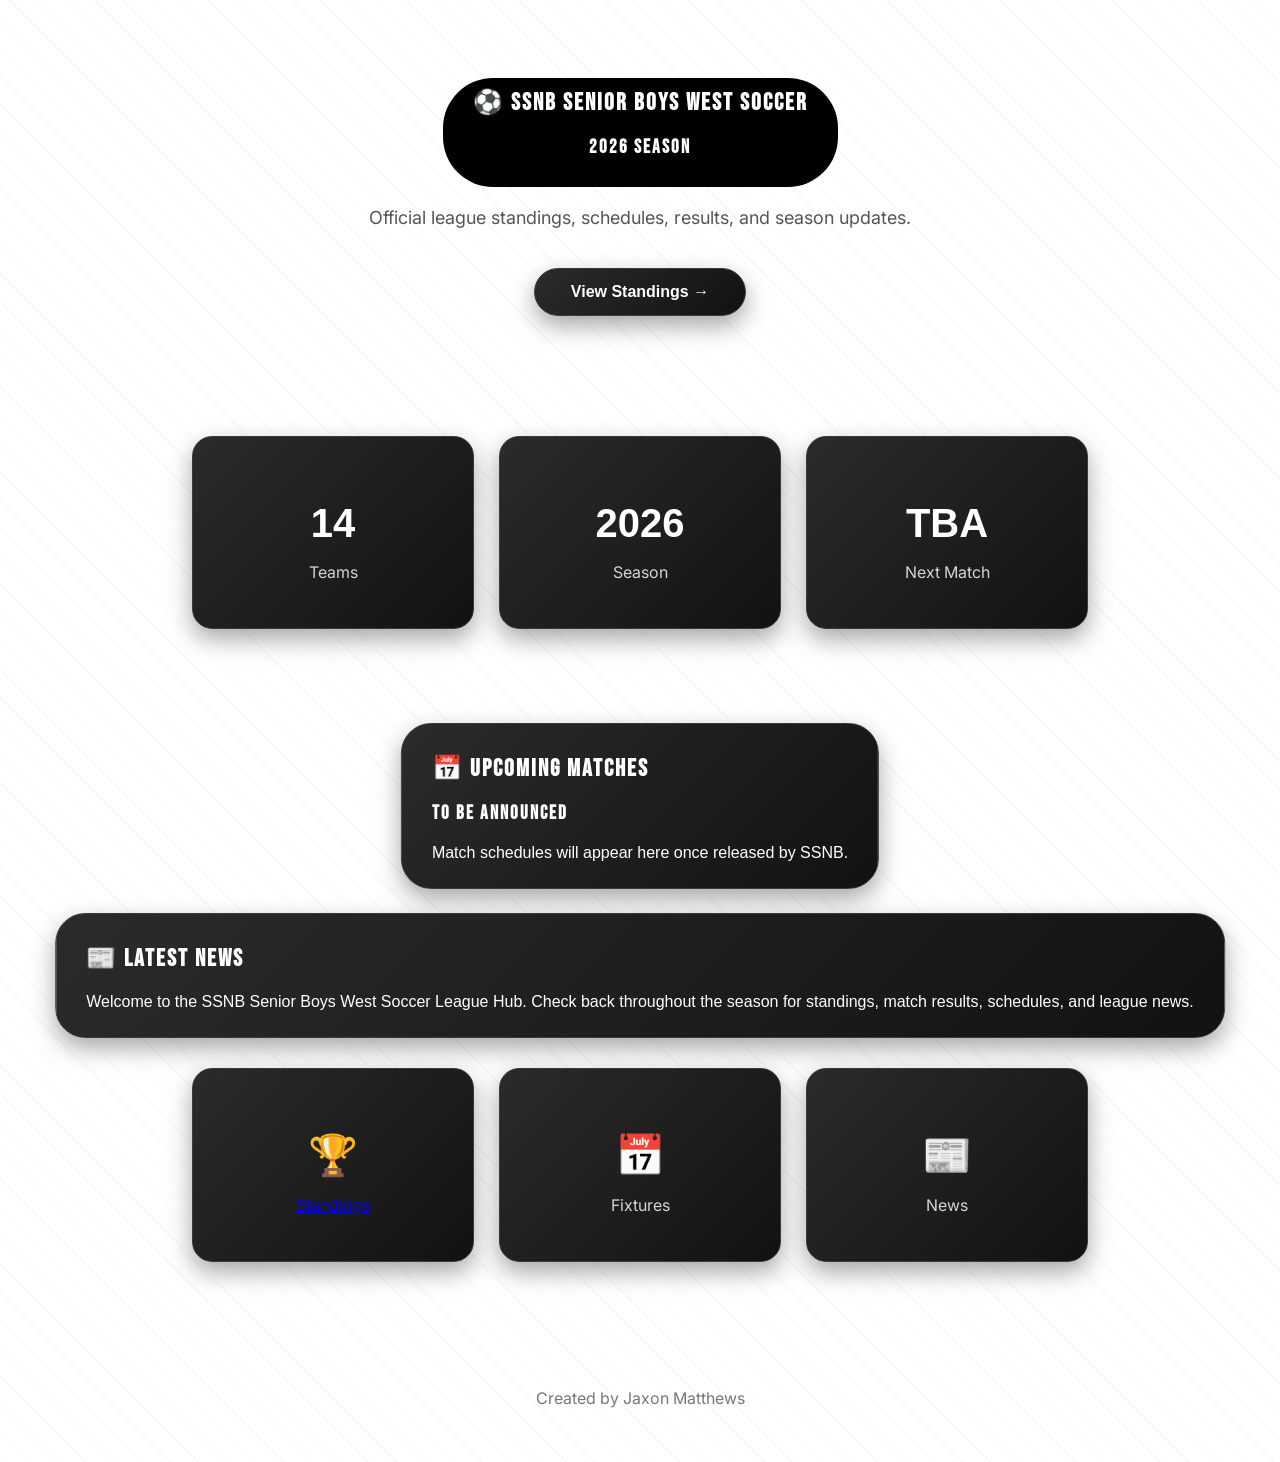
==== index.html @ f2830be0 "Update index.html" ====
<!DOCTYPE html>
<html lang="en">

<head>

    <meta charset="UTF-8">
    <meta name="viewport" content="width=device-width, initial-scale=1.0">

    <title>SSNB Senior Boys West Soccer</title>

    <link rel="stylesheet" href="style.css">

    <!-- Google Fonts -->
    <link rel="preconnect" href="https://fonts.googleapis.com">
    <link rel="preconnect" href="https://fonts.gstatic.com" crossorigin>

    <link href="https://fonts.googleapis.com/css2?family=Bebas+Neue&family=Inter:wght@300;400;500;600;700&display=swap" rel="stylesheet">

</head>

<body>

    <!-- ================= HERO ================= -->

    <header class="hero">

        <div class="pill-box">

            <h1>⚽ SSNB Senior Boys West Soccer</h1>
            <h3>2026 Season</h3>

        </div>

        <p class="hero-text">
            Official league standings, schedules,
            results, and season updates.
        </p>

        <a href="standings.html" class="hero-button">
            View Standings →
        </a>

    </header>



    <!-- ================= QUICK STATS ================= -->

    <section class="stats">

        <div class="stat-card">

            <h2>14</h2>
            <p>Teams</p>

        </div>

        <div class="stat-card">

            <h2>2026</h2>
            <p>Season</p>

        </div>

        <div class="stat-card">

            <h2>TBA</h2>
            <p>Next Match</p>

        </div>

    </section>



    <!-- ================= UPCOMING MATCHES ================= -->

    <section class="box">

        <h1>📅 Upcoming Matches</h1>

        <h3>To Be Announced</h3>

        <p>
            Match schedules will appear here once
            released by SSNB.
        </p>

    </section>



    <!-- ================= LATEST NEWS ================= -->

    <section class="box">

        <h1>📰 Latest News</h1>

        <p>
            Welcome to the SSNB Senior Boys
            West Soccer League Hub.
            Check back throughout the season for
            standings, match results, schedules,
            and league news.
        </p>

    </section>



    <!-- ================= QUICK LINKS ================= -->

    <section class="stats">

        <div class="stat-card">

            <h2>🏆</h2>

            <p>
                <a href="standings.html">
                    Standings
                </a>
            </p>

        </div>

        <div class="stat-card">

            <h2>📅</h2>

            <p>Fixtures</p>

        </div>

        <div class="stat-card">

            <h2>📰</h2>

            <p>News</p>

        </div>

    </section>



    <!-- ================= FOOTER ================= -->

    <footer>

        <p>Created by Jaxon Matthews</p>

    </footer>

</body>

</html>
---- style.css ----
/*
====================================================
TABLE DESIGN

table

Controls the entire standings table.

In this code:

- margin: 40px auto;
  Centers the table horizontally and adds space
  above and below it.

- width: 80%;
  Makes the table take up most of the screen
  while leaving some space on the sides.

- border-collapse: separate;
  Allows rounded corners to work properly.

- border-spacing: 0;
  Removes unwanted gaps between cells.

- overflow: hidden;
  Keeps content inside rounded corners.

- border-radius: 14px;
  Gives the table smooth rounded corners.

====================================================
*/


table {

    margin: 40px auto;

    width: 80%;

    border-collapse: separate;

    border-spacing: 0;

    overflow: hidden;

    border-radius: 14px;

}




/*
====================================================
TABLE CELLS

th = Table Header
td = Table Data

Controls the individual boxes inside the table.

In this code:

- border:
  Creates lines between cells.

- padding:
  Adds space inside each cell so text isn't
  touching the edges.

- text-align:
  Centers the information.

====================================================
*/


th, td {

    border: 1px solid black;

    padding: 8px 10px;

    text-align: center;

    height: 35px;

}




/*
====================================================
TABLE HEADER

th controls the top row of the table.

This is where:
Pos | Team | Pts | GP

is displayed.

====================================================
*/


th {

    background-color: black;

    color: white;

    font-size: 14px;

    letter-spacing: 1px;

}




/*
====================================================
BODY DESIGN

body controls the entire webpage.

In this code:

- background-color:
  Sets the main page color.

- background-image:
  Adds the diagonal gold pattern.

- color:
  Sets the default text color.

- font-family:
  Changes the website font.

====================================================
*/


body {

    background-color: #FFFFFF;


    background-image: repeating-linear-gradient(
        45deg,
        rgba(0, 0, 0, 0.03),
        rgba(0, 0, 0, 0.03) 1px,
        transparent 1px,
        transparent 20px
    );
        animation: moveLines 8s linear infinite;

    color: #FFFFFF;


    font-family: Arial, sans-serif;

}
/*
====================================================
TABLE ROW DESIGN

tr = Table Row

A row is one horizontal line in the table.

Example:

<tr>
    <td>1</td>
    <td>Woodstock</td>
</tr>


In this code:

- color:
  Makes all team text white.

- text-shadow:
  Adds a shadow behind the text so it stays
  readable on bright team colors.

- transition:
  Makes animations smooth instead of instant.

====================================================
*/


tr {

    color: white;

    text-shadow: 0 2px 4px rgba(0,0,0,0.8);

    transition: 0.25s ease;

}




/*
====================================================
TABLE CELL OVERLAY

td = Table Data

td controls each individual box inside a row.

Example:

<td>Woodstock</td>


In this code:

- background:
  Adds a transparent black layer over the
  team gradients.

Why?

Some team colors are bright, especially white.

This helps the text stay visible.

====================================================
*/


td {

    background: rgba(0,0,0,0.25);

}




/*
====================================================
ROW HOVER EFFECT

tbody tr:hover

Means:

- Look inside tbody (the team rows)
- When the mouse goes over a row

In this code:

- transform:
  Slightly enlarges the row.

- scale(1.01):
  Makes it 1% bigger.

This creates a small "pop" effect.

====================================================
*/


tbody tr:hover {

    transform: scale(1.01);

}
/*
====================================================
TEAM COLORS

Each team has its own class.

Example HTML:

<tr class="woodstock">

The CSS sees:

.woodstock

and applies the colors to that row.

linear-gradient()

Creates a smooth transition between two colors.

135deg means the gradient moves diagonally
from the bottom-left to the top-right.

rgba()

Works like a normal color but allows transparency.

Example:

rgba(255,0,0,0.5)

Red with 50% transparency.

====================================================
*/


/* Woodstock colors */
.woodstock {

    background: linear-gradient(
        135deg,
        rgba(122, 31, 53, 0.7),
        rgba(128, 128, 128, 0.7)
    );

}


/* Nackawic colors */
.nackawic {

    background: linear-gradient(
        135deg,
        rgba(97, 28, 43, 0.75),
        rgba(212, 175, 55, 0.65)
    );

}


/* Fredericton colors */
.fredericton {

    background: linear-gradient(
        135deg,
        rgba(0, 59, 112, 0.75),
        rgba(255, 255, 255, 0.35)
    );

}


/* Carleton North colors */
.carleton-north {

    background: linear-gradient(
        135deg,
        rgba(30, 58, 138, 0.75),
        rgba(255, 255, 255, 0.35)
    );

}


/* Saint Mary's colors */
.saint-marys {

    background: linear-gradient(
        135deg,
        rgba(139, 0, 0, 0.75),
        rgba(255, 255, 255, 0.35)
    );

}


/* John Caldwell colors */
.john-caldwell {

    background: linear-gradient(
        135deg,
        rgba(0, 102, 51, 0.75),
        rgba(255, 255, 255, 0.35)
    );

}


/* Hampton colors */
.hampton {

    background: linear-gradient(
        135deg,
        rgba(17, 17, 17, 0.9),
        rgba(167, 169, 172, 0.65)
    );

}


/* Hartland colors */
.hartland {

    background: linear-gradient(
        135deg,
        rgba(0, 51, 102, 0.75),
        rgba(255, 255, 255, 0.35)
    );

}


/* Harvey colors */
.harvey {

    background: linear-gradient(
        135deg,
        rgba(128, 0, 0, 0.75),
        rgba(255, 255, 255, 0.35)
    );

}


/* Sir James Dunn colors */
.sir-james-dunn {

    background: linear-gradient(
        135deg,
        rgba(0, 51, 102, 0.75),
        rgba(255, 215, 0, 0.55)
    );

}


/* St. Stephen colors */
.st-stephen {

    background: linear-gradient(
        135deg,
        rgba(0, 100, 0, 0.75),
        rgba(255, 255, 255, 0.35)
    );

}


/* Fundy colors */
.fundy {

    background: linear-gradient(
        135deg,
        rgba(0, 87, 184, 0.75),
        rgba(255, 255, 255, 0.35)
    );

}


/* McAdam colors */
.mcadam {

    background: linear-gradient(
        135deg,
        rgba(128, 0, 0, 0.75),
        rgba(0, 0, 0, 0.85)
    );

}


/* Southern Victoria colors */
.southern-victoria {

    background: linear-gradient(
        135deg,
        rgba(75, 0, 130, 0.75),
        rgba(255, 255, 255, 0.35)
    );

}
/*
====================================================
SEARCH AREA

.team-search

Controls the section that contains:

Find Your Team
[ Search box ]

====================================================
*/


.team-search {

    /* Centers the search area */
    text-align: center;

    /* Adds space above and below */
    margin: 30px auto;

}



/*
====================================================
SEARCH LABEL

Controls the text above the search box.

Example:

Find Your Team

====================================================
*/


.team-search label {

    /* Makes it take its own line */
    display: block;

    /* Text size */
    font-size: 18px;

    /* Space between label and input */
    margin-bottom: 10px;

}




/*
====================================================
SEARCH INPUT

input = the box where the user types.

In this code:

- width:
  Controls how wide the box is.

- padding:
  Adds space inside the box.

- border-radius:
  Rounds the corners.

- background:
  Changes the input color.

====================================================
*/


.team-search input {

    width: 300px;

    padding: 12px;

    border-radius: 10px;

    border: 1px solid rgba(255,255,255,0.2);

    background: #111827;

    color: white;

    font-size: 15px;

}




/*
====================================================
HEADINGS

Changes the colors of your titles.

====================================================
*/


h1,
h3,
h5 {
    font-family: "Bebas Neue", sans serif;
    letter-spacing: 2px;
    color: white;

}




/*
====================================================
PILL HEADER BOX

.pill-box

Creates the rounded box around your title.

Example:

( SSNB Senior Boys West Soccer A )

====================================================
*/


.pill-box {

    /* Keeps the box only as wide as the text */
    display: inline-block;


    /* Box color */
    background-color: #000000;


    /* Space inside the box */
    padding: 10px 30px;


    /* Makes the rounded pill shape */
    border-radius: 50px;

}




/*
====================================================
PILL BOX TITLE

Controls the main title inside the pill.

====================================================
*/


.pill-box h1 {

    color: white;

    font-size: 24px;

    /* Removes default h1 spacing */
    margin: 0;

}




/*
====================================================
SHOW MORE / SHOW LESS BUTTONS

These buttons use IDs from HTML:

<button id="showMoreButton">

<button id="showLessButton">

# means ID in CSS.

====================================================
*/


#showMoreButton,
#showLessButton {


    /* Button background */
    background-color: #1f0202;


    /* Button text */
    color: gold;


    /* Makes the button larger */
    padding: 2px 6px;


    /* Gold outline */
    border: 2px solid gold;


    /* Creates pill shape */
    border-radius: 50px;


    /* Text size */
    font-size: 13.333px;


    /* Moves button slightly */
    margin-left: 20px;


    /* Changes cursor to pointer */
    cursor: pointer;


    /* Makes animations smooth */
    transition: 0.25s ease;

}




/*
====================================================
BUTTON HOVER

:hover activates when the mouse goes over
the button.

====================================================
*/


#showMoreButton:hover,
#showLessButton:hover {


    /* Slightly enlarges button */
    transform: scale(1.05);


    /* Slightly lighter background */
    background-color: #3a0505;

}
/*
====================================================
PILL BOX
====================================================
*/

.pill-box-bottom {

    /* Keeps the box only as wide as the text */
    display: inline-block;

    /* Modern dark gradient */
    background: linear-gradient(135deg, #2b2b2b, #121212);

    /* Space inside the box */
    padding: 10px 30px;

    /* Rounded pill shape */
    border-radius: 50px;

    margin-top: 24px;

    /* Modern border */
    border: 1px solid #3b3b3b;

    /* Soft premium shadow */
    box-shadow: 0 10px 25px rgba(0, 0, 0, 0.35);
}

/*
====================================================
PILL BOX TITLE
====================================================
*/

.pill-box-bottom h1 {

    color: #f5f5f5;

    font-size: 24px;

    font-weight: 600;

    /* Removes default h1 spacing */
    margin: 0;
}

/*
====================================================
CENTER BOX
====================================================
*/

.box {

    display: inline-block;

    /* Matching modern gradient */
    background: linear-gradient(135deg, #2b2b2b, #121212);

    /* Space inside the box */
    padding: 10px 30px;

    /* Rounded corners */
    border-radius: 30px;

    margin-top: 24px;

    /* Thin modern border */
    border: 1px solid #3b3b3b;

    /* Premium shadow */
    box-shadow: 0 10px 25px rgba(0, 0, 0, 0.35);

    position: relative;
    top: 20px;
    left: 50%;
    transform: translateX(-50%);

    /* Smooth animations */
    transition: all 0.3s ease;
}
.hero{
    text-align:center;
    padding:70px 20px;
}

.hero-text{
    color:#555;
    font-size:18px;
    margin:20px auto;
    max-width:700px;
    font-family:"Inter",sans-serif;
}

.hero-button{
    display:inline-block;
    margin-top:20px;
    padding:14px 36px;
    background:linear-gradient(135deg,#2b2b2b,#121212);
    color:white;
    text-decoration:none;
    border-radius:999px;
    border:1px solid #3b3b3b;
    font-weight:600;
    transition:.3s;
    box-shadow:0 10px 25px rgba(0,0,0,.35);
}

.hero-button:hover{
    transform:translateY(-3px);
    box-shadow:0 15px 35px rgba(0,0,0,.45);
}

.stats{
    display:flex;
    justify-content:center;
    gap:25px;
    flex-wrap:wrap;
    margin:50px auto;
}

.stat-card{
    width:220px;
    padding:30px;
    background:linear-gradient(135deg,#2b2b2b,#121212);
    border-radius:20px;
    border:1px solid #3b3b3b;
    text-align:center;
    box-shadow:0 10px 25px rgba(0,0,0,.35);
    transition:.3s;
}

.stat-card:hover{
    transform:translateY(-5px);
}

.stat-card h2{
    font-size:40px;
    color:white;
    margin-bottom:10px;
}

.stat-card p{
    color:#d4d4d4;
    font-family:"Inter",sans-serif;
}

footer{
    text-align:center;
    margin-top:80px;
    padding:30px;
    color:#777;
    font-family:"Inter",sans-serif;
}
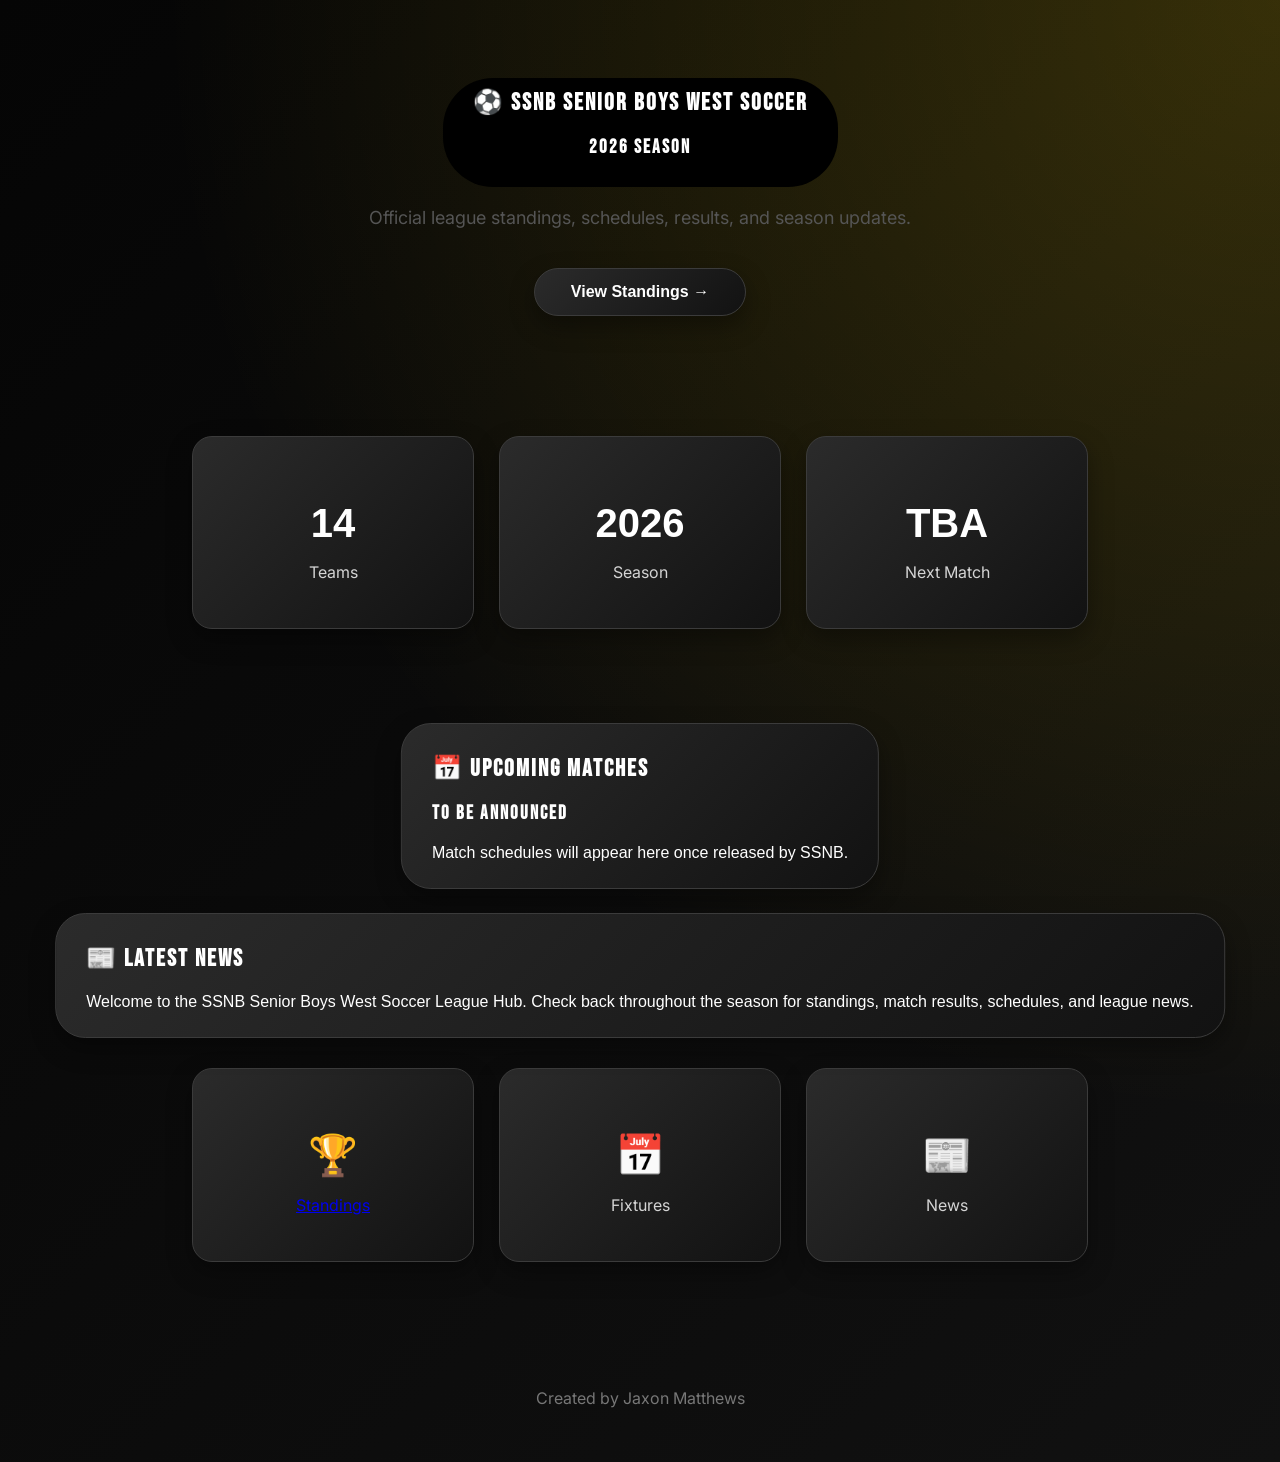
==== commit bd14707a: "Update index.html" ====
--- a/index.html
+++ b/index.html
@@ -18,7 +18,7 @@
 
 </head>
 
-<body>
+<body class="home">
 
     <!-- ================= HERO ================= -->
 
--- a/style.css
+++ b/style.css
@@ -144,25 +144,123 @@
 ====================================================
 */
 
+/*
+====================================================
+BODY DESIGN
+
+Modern Apple + Adidas style background
+
+- Gold glow = stadium lighting
+- White glow = premium reflection
+- Dark gradient = luxury background
+- Animation = slowly moves the lights
+
+====================================================
+*/
+
 
 body {
 
-    background-color: #FFFFFF;
-
-
-    background-image: repeating-linear-gradient(
-        45deg,
-        rgba(0, 0, 0, 0.03),
-        rgba(0, 0, 0, 0.03) 1px,
-        transparent 1px,
-        transparent 20px
-    );
-        animation: moveLines 8s linear infinite;
-
-    color: #FFFFFF;
-
-
-    font-family: Arial, sans-serif;
+    background:
+
+    /* Gold stadium spotlight */
+    radial-gradient(
+        circle at 50% 0%,
+        rgba(255,215,0,0.18),
+        transparent 35%
+    ),
+
+
+    /* White light reflection */
+    radial-gradient(
+        circle at 85% 80%,
+        rgba(255,255,255,0.08),
+        transparent 25%
+    ),
+
+
+    /* Dark premium base */
+    linear-gradient(
+        135deg,
+        #050505,
+        #111111,
+        #1b1b1b
+    );
+    background-size: 200% 200%;
+
+    color:white;
+
+    font-family:Arial, sans-serif;
+
+
+    min-height:100vh;
+
+
+    /* Runs the background animation */
+    animation:
+    backgroundMove 18s infinite alternate ease-in-out;
+
+}
+
+
+
+/*
+====================================================
+BACKGROUND ANIMATION
+
+Moves each background layer separately.
+
+Layer 1 = Gold glow
+Layer 2 = White glow
+Layer 3 = Dark background
+
+====================================================
+*/
+
+
+@keyframes backgroundMove {
+
+
+    from {
+
+
+        background-position:
+
+        /* Gold starts top-left */
+        0% 0%,
+
+
+        /* White starts bottom-right */
+        100% 100%,
+
+
+        /* Dark background stays still */
+        0% 0%;
+
+
+    }
+
+
+
+    to {
+
+
+        background-position:
+
+        /* Gold moves across */
+        100% 30%,
+
+
+        /* White moves opposite direction */
+        0% 70%,
+
+
+        /* Dark background stays still */
+        0% 0%;
+
+
+    }
+
 
 }
 /*
@@ -272,12 +370,6 @@
 ====================================================
 */
 
-
-tbody tr:hover {
-
-    transform: scale(1.01);
-
-}
 /*
 ====================================================
 TEAM COLORS
@@ -859,11 +951,6 @@
     box-shadow:0 10px 25px rgba(0,0,0,.35);
 }
 
-.hero-button:hover{
-    transform:translateY(-3px);
-    box-shadow:0 15px 35px rgba(0,0,0,.45);
-}
-
 .stats{
     display:flex;
     justify-content:center;
@@ -883,9 +970,6 @@
     transition:.3s;
 }
 
-.stat-card:hover{
-    transform:translateY(-5px);
-}
 
 .stat-card h2{
     font-size:40px;
@@ -905,3 +989,4 @@
     color:#777;
     font-family:"Inter",sans-serif;
 }
+
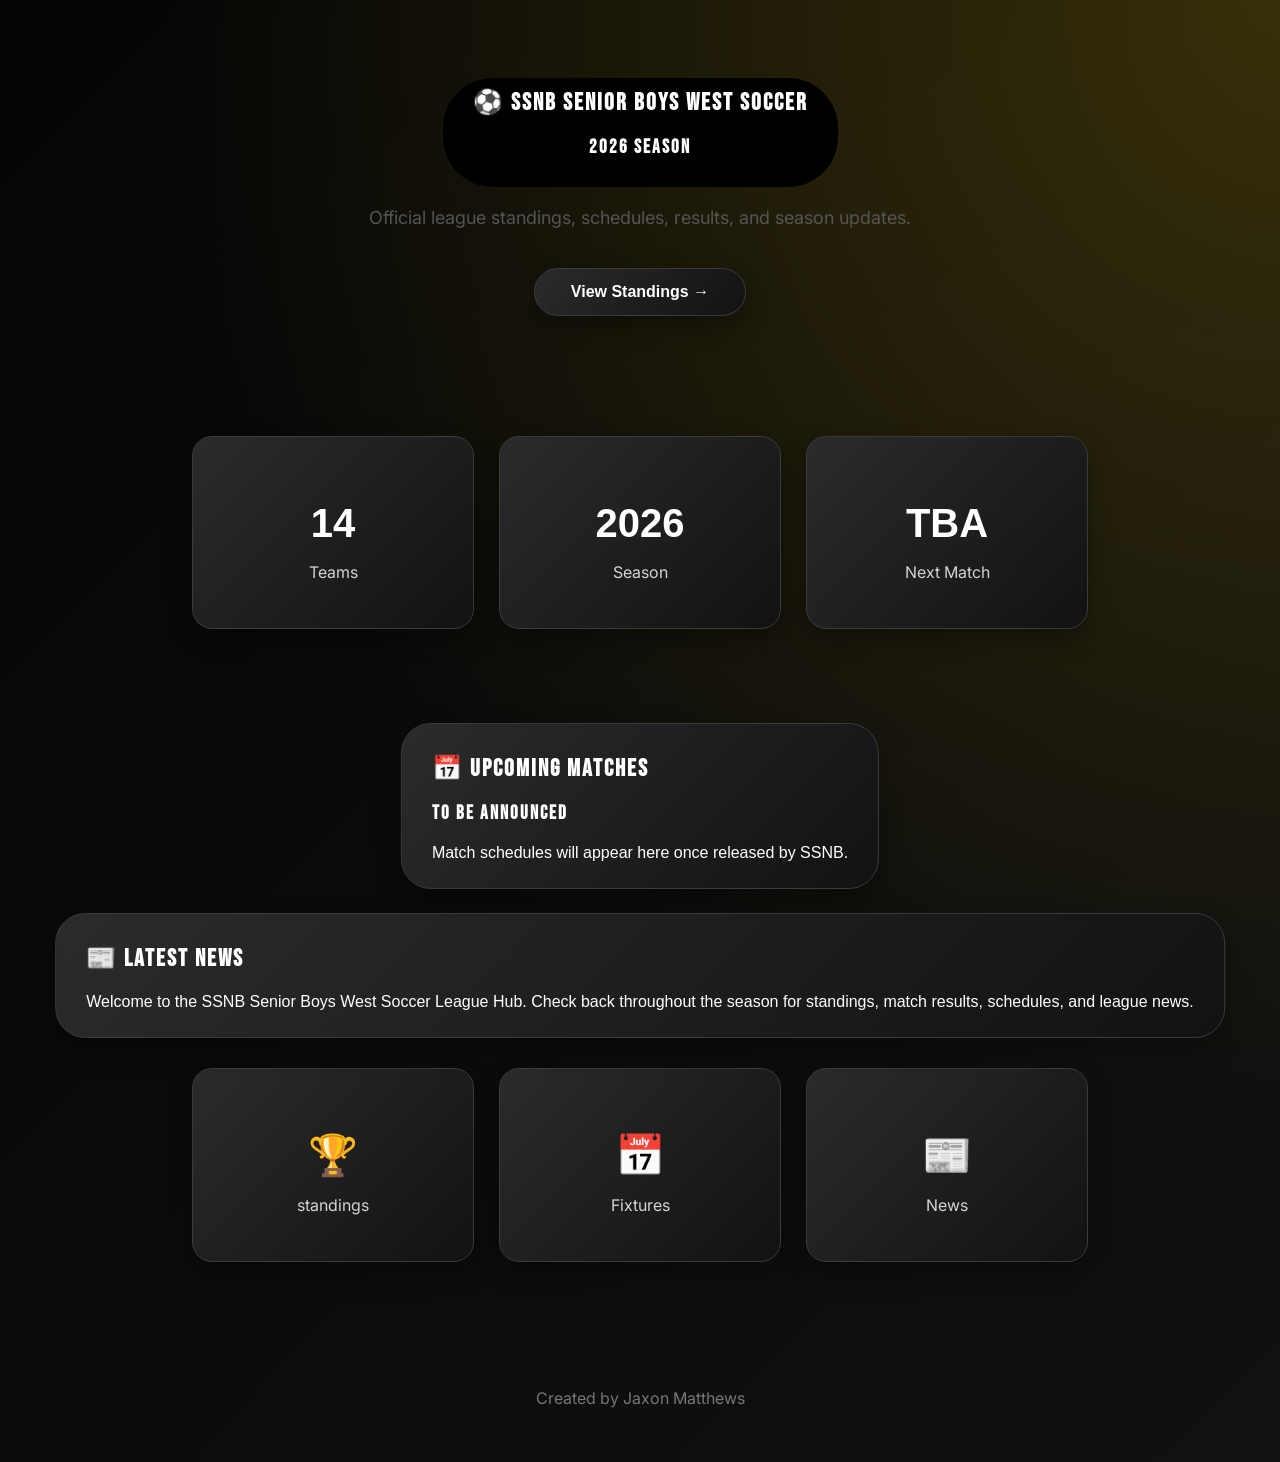
==== commit 68bf093a: "Update index.html" ====
--- a/index.html
+++ b/index.html
@@ -117,9 +117,7 @@
             <h2>🏆</h2>
 
             <p>
-                <a href="standings.html">
-                    Standings
-                </a>
+               standings
             </p>
 
         </div>
--- a/style.css
+++ b/style.css
@@ -159,7 +159,7 @@
 */
 
 
-body {
+.home {
 
     background:
 
@@ -780,11 +780,11 @@
 
 
     /* Button background */
-    background-color: #1f0202;
+    background-color: #000000;
 
 
     /* Button text */
-    color: gold;
+    color: white;
 
 
     /* Makes the button larger */
@@ -792,7 +792,7 @@
 
 
     /* Gold outline */
-    border: 2px solid gold;
+    border: 2px solid white;
 
 
     /* Creates pill shape */
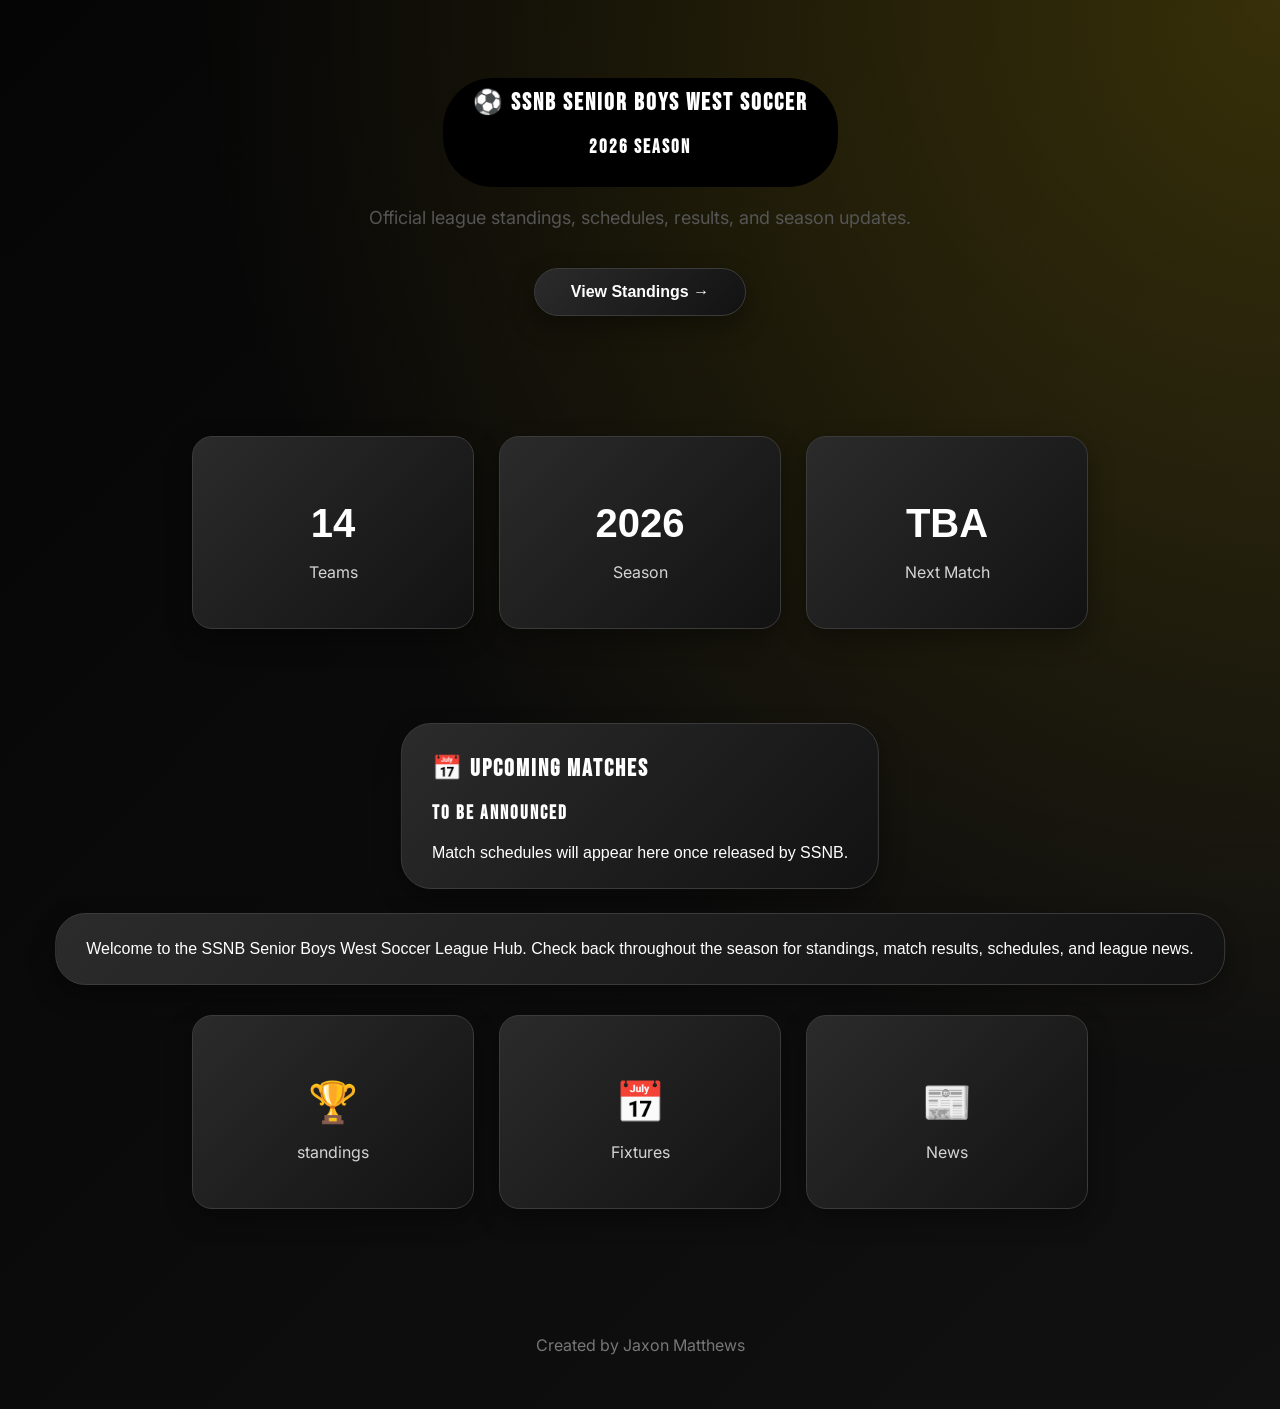
==== commit 4d9a2ba2: "Remove Latest News heading from index.html Removed the heading for Latest News section." ====
--- a/index.html
+++ b/index.html
@@ -94,8 +94,6 @@
 
     <section class="box">
 
-        <h1>📰 Latest News</h1>
-
         <p>
             Welcome to the SSNB Senior Boys
             West Soccer League Hub.
@@ -152,4 +150,4 @@
 
 </body>
 
-</html>+</html>
--- a/style.css
+++ b/style.css
@@ -927,6 +927,9 @@
 .hero{
     text-align:center;
     padding:70px 20px;
+    opacity: 0;
+    transform: translateY(15px);
+    animation: fadeUp 0.6s ease-out forwards;
 }
 
 .hero-text{
@@ -935,6 +938,9 @@
     margin:20px auto;
     max-width:700px;
     font-family:"Inter",sans-serif;
+    opacity: 0;
+    transform: translateY(15px);
+    animation: fadeUp 0.6s ease-out forwards;
 }
 
 .hero-button{
@@ -949,6 +955,9 @@
     font-weight:600;
     transition:.3s;
     box-shadow:0 10px 25px rgba(0,0,0,.35);
+    opacity: 0;
+    transform: translateY(15px);
+    animation: fadeUp 0.6s ease-out forwards;
 }
 
 .stats{
@@ -957,6 +966,9 @@
     gap:25px;
     flex-wrap:wrap;
     margin:50px auto;
+    opacity: 0;
+    transform: translateY(15px);
+    animation: fadeUp 0.6s ease-out forwards;
 }
 
 .stat-card{
@@ -968,6 +980,9 @@
     text-align:center;
     box-shadow:0 10px 25px rgba(0,0,0,.35);
     transition:.3s;
+    opacity: 0;
+    transform: translateY(15px);
+    animation: fadeUp 0.6s ease-out forwards;
 }
 
 
@@ -975,11 +990,17 @@
     font-size:40px;
     color:white;
     margin-bottom:10px;
+    opacity: 0;
+    transform: translateY(15px);
+    animation: fadeUp 0.6s ease-out forwards;
 }
 
 .stat-card p{
     color:#d4d4d4;
     font-family:"Inter",sans-serif;
+    opacity: 0;
+    transform: translateY(15px);
+    animation: fadeUp 0.6s ease-out forwards;
 }
 
 footer{
@@ -988,5 +1009,37 @@
     padding:30px;
     color:#777;
     font-family:"Inter",sans-serif;
-}
-
+    
+}
+
+.standings {
+  /* Combines a dark fade overlay with your image so text stays readable */
+  background: linear-gradient(rgba(13, 17, 23, 0.85), rgba(13, 17, 23, 0.85)), 
+              url('timothy-tan-PAe2UhGo-S4-unsplash.jpg');
+              
+  /* the image covers the entire screen */
+  background-size: cover;
+  
+  /* Centers the image on the screen */
+  background-position: center;
+  
+  /* Keeps the background locked in place when scrolling */
+  background-attachment: fixed;
+  color: #f0f6fc;
+  opacity: 0;
+  transform: translateY(15px);
+  animation: fadeUp 0.6s ease-out forwards;
+}
+@keyframes fadeUp {
+    from {
+        opacity: 0;
+        transform: translateY(15px);
+    }
+    to {
+        opacity: 1;
+        transform: translateY(0px);
+    }
+}
+        
+
+
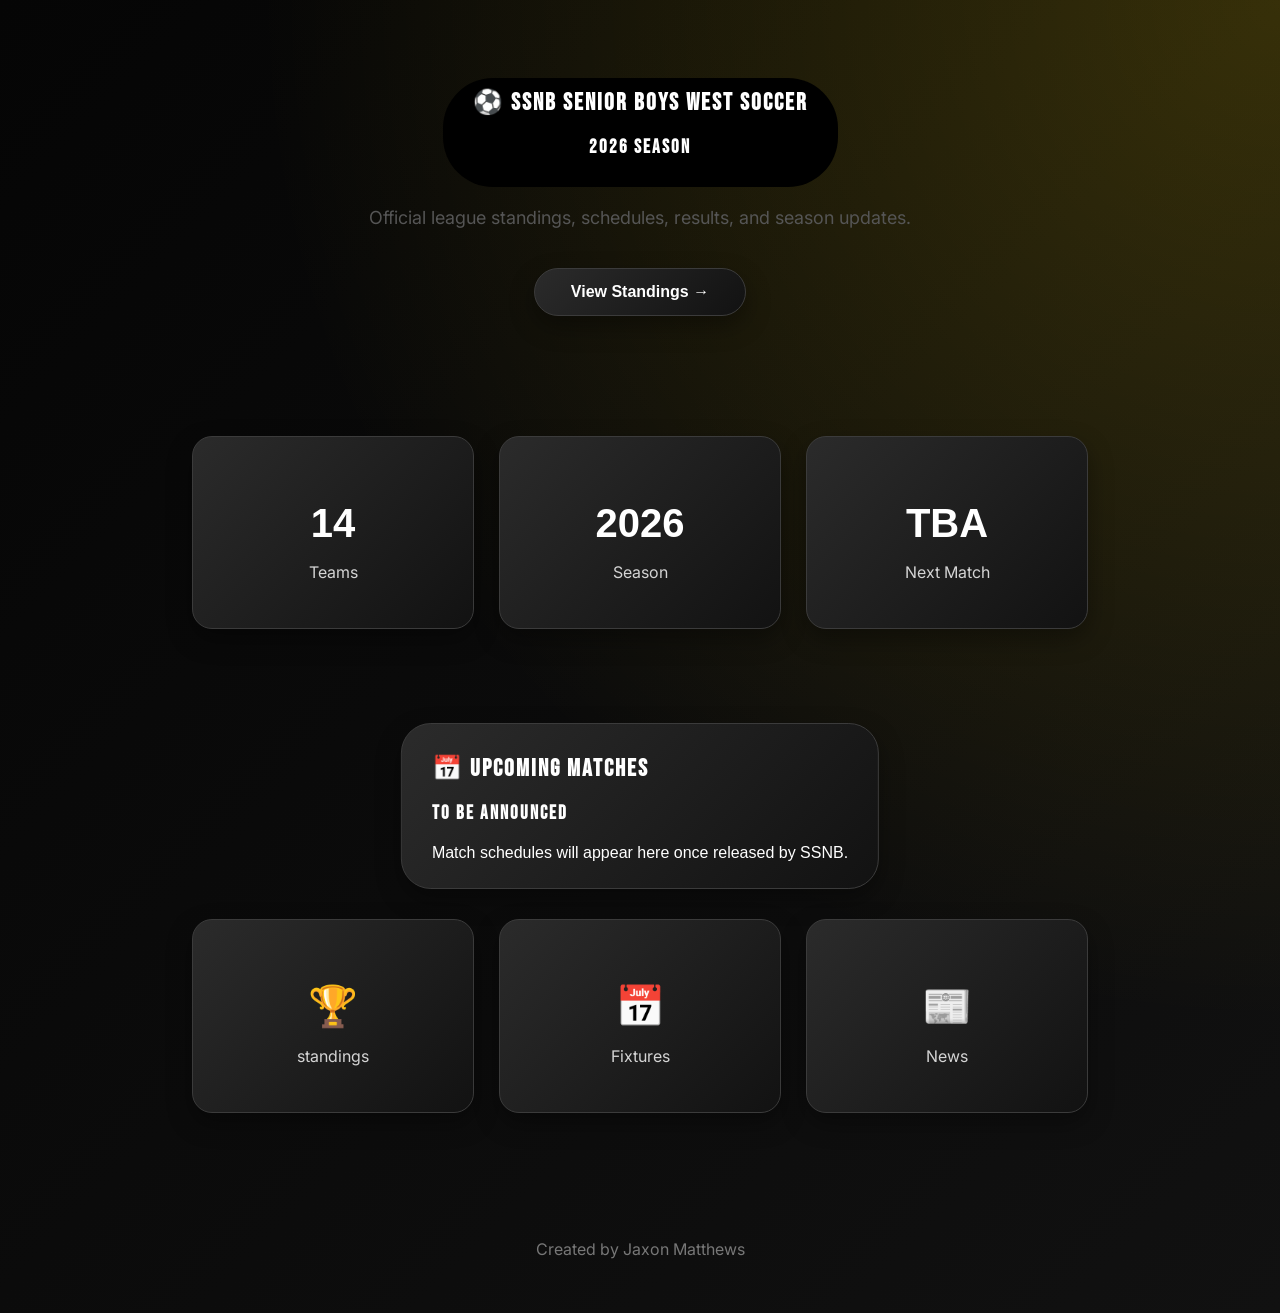
==== commit e23c6cb3: "Update index.html" ====
--- a/index.html
+++ b/index.html
@@ -90,21 +90,6 @@
 
 
 
-    <!-- ================= LATEST NEWS ================= -->
-
-    <section class="box">
-
-        <p>
-            Welcome to the SSNB Senior Boys
-            West Soccer League Hub.
-            Check back throughout the season for
-            standings, match results, schedules,
-            and league news.
-        </p>
-
-    </section>
-
-
 
     <!-- ================= QUICK LINKS ================= -->
 
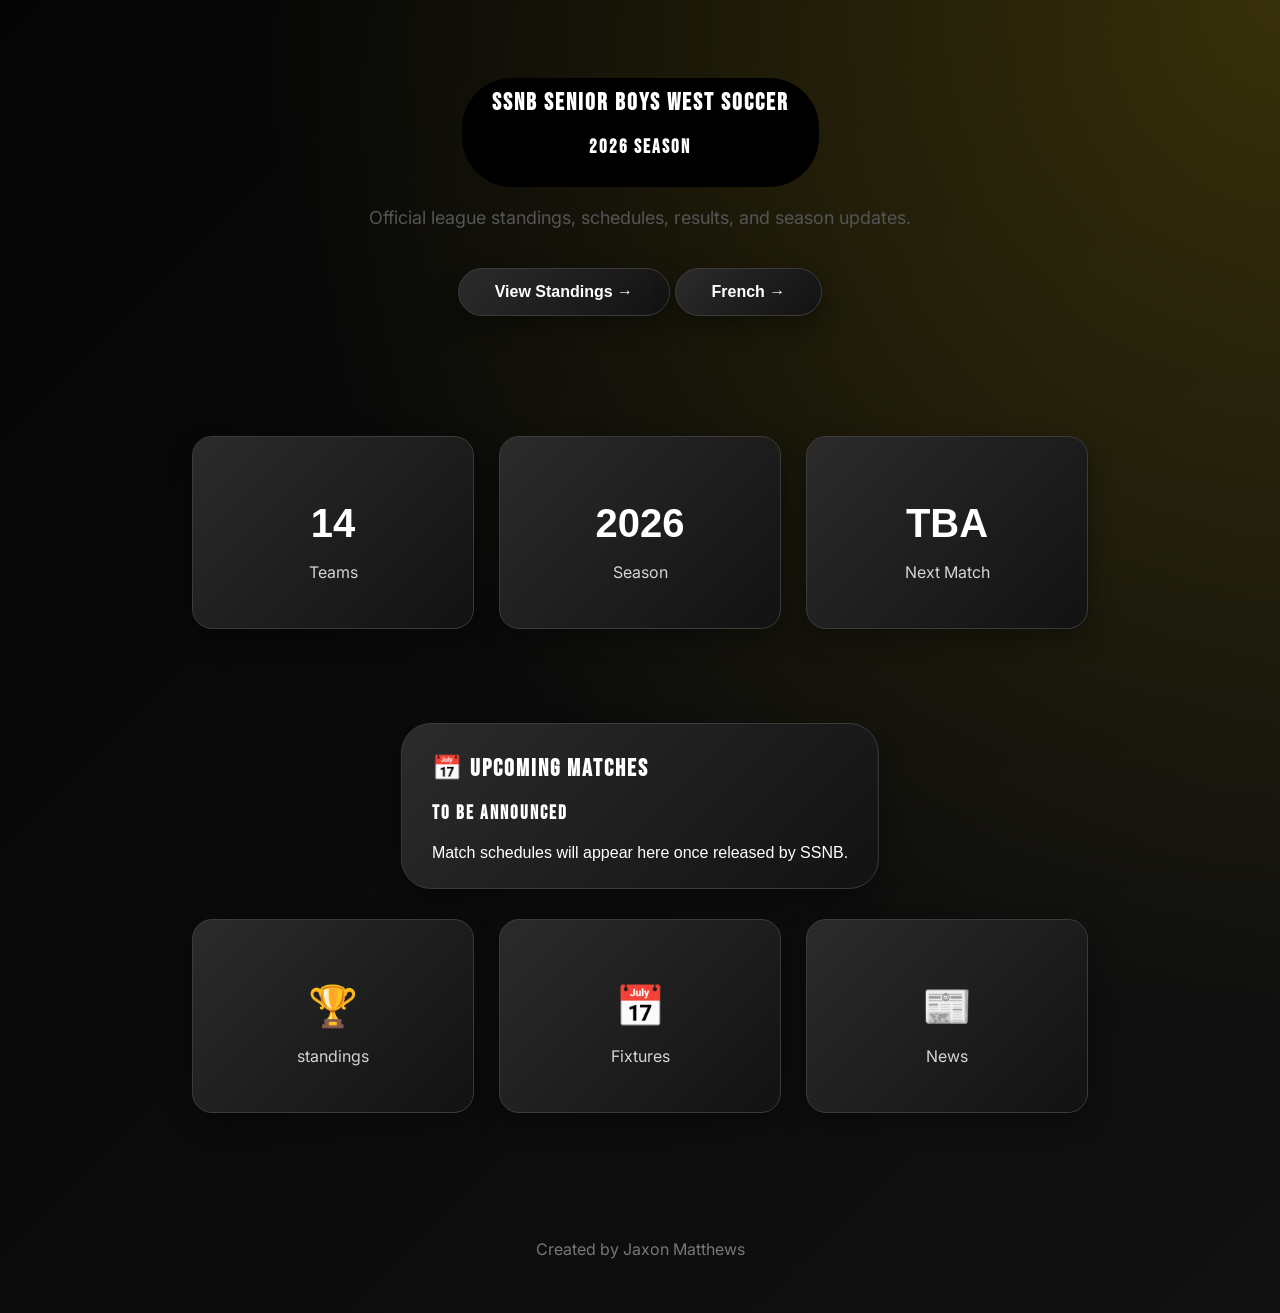
==== commit ed8e119d: "Update index.html" ====
--- a/index.html
+++ b/index.html
@@ -26,7 +26,7 @@
 
         <div class="pill-box">
 
-            <h1>⚽ SSNB Senior Boys West Soccer</h1>
+            <h1>SSNB Senior Boys West Soccer</h1>
             <h3>2026 Season</h3>
 
         </div>
@@ -40,6 +40,9 @@
             View Standings →
         </a>
 
+        <a href="standings.html" class="hero-button">
+            French →
+        </a>
     </header>
 
 
--- a/style.css
+++ b/style.css
@@ -1039,7 +1039,8 @@
         opacity: 1;
         transform: translateY(0px);
     }
-}
+} 
+  
         
 
 
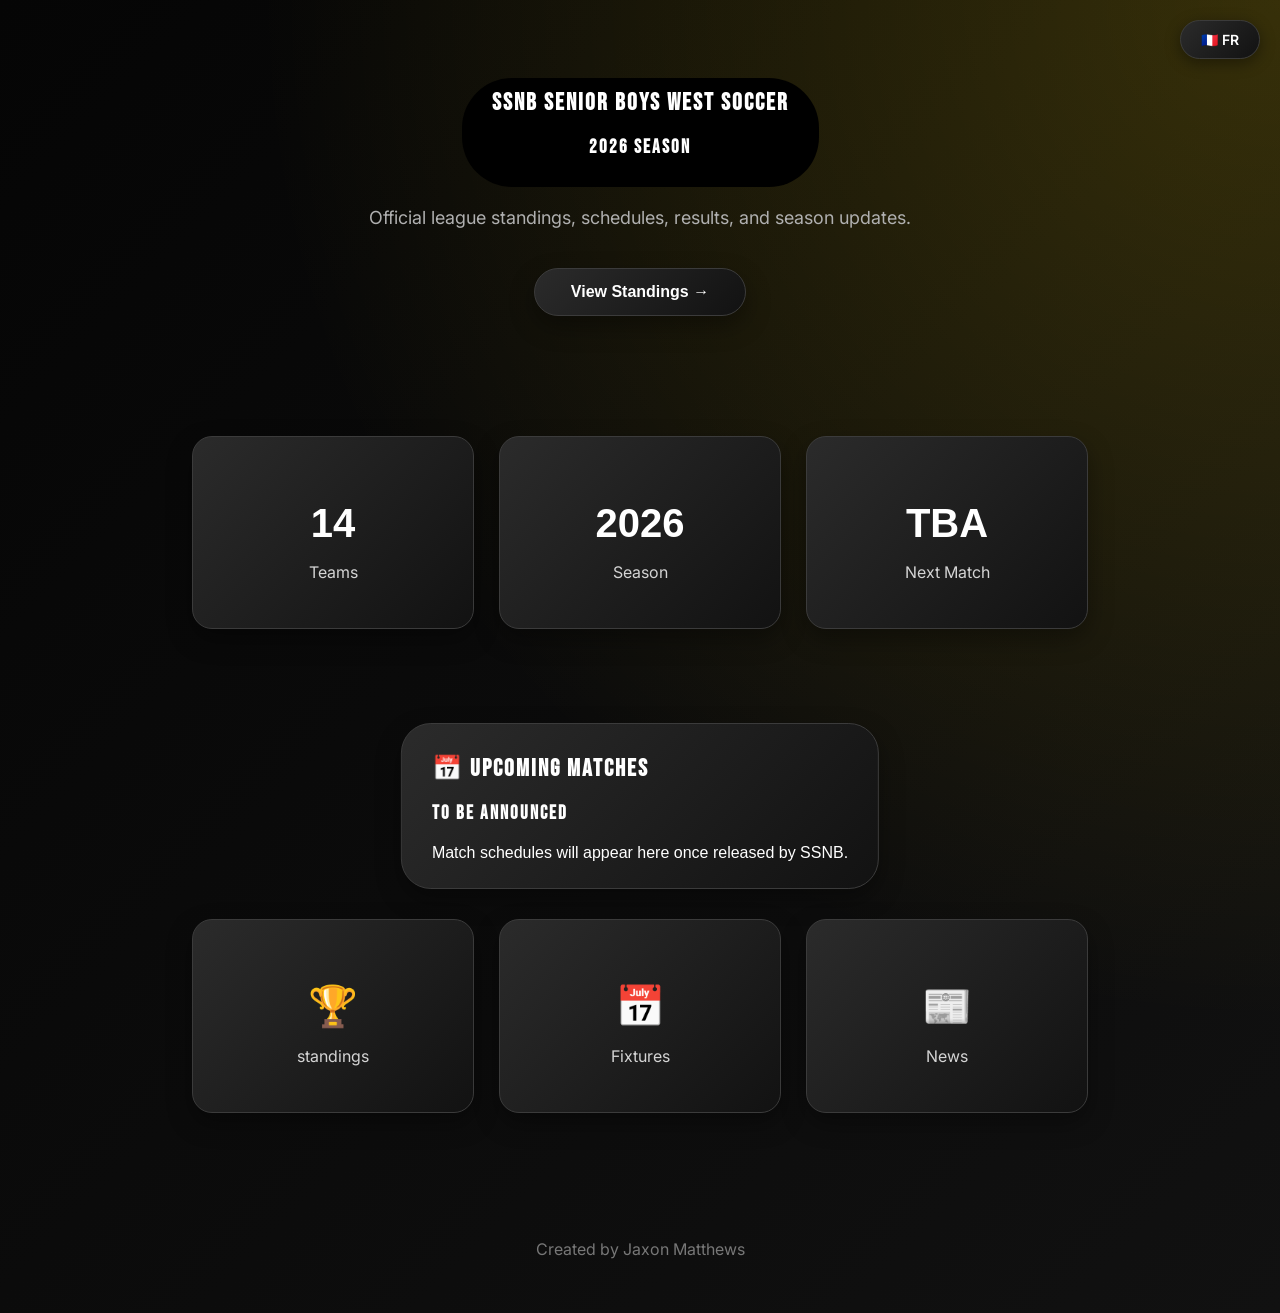
==== commit 15ad20c0: "Clean up: readable hero text, working quick links, language toggle, modern show more/less buttons" ====
--- a/index.html
+++ b/index.html
@@ -20,6 +20,9 @@
 
 <body class="home">
 
+    <!-- ================= LANGUAGE TOGGLE ================= -->
+    <a href="IndexFrench.html" class="lang-toggle">🇫🇷 FR</a>
+
     <!-- ================= HERO ================= -->
 
     <header class="hero">
@@ -38,10 +41,6 @@
 
         <a href="standings.html" class="hero-button">
             View Standings →
-        </a>
-
-        <a href="standings.html" class="hero-button">
-            French →
         </a>
     </header>
 
--- a/style.css
+++ b/style.css
@@ -933,7 +933,7 @@
 }
 
 .hero-text{
-    color:#555;
+    color:#b0b0b0;
     font-size:18px;
     margin:20px auto;
     max-width:700px;
@@ -1044,3 +1044,42 @@
         
 
 
+
+/* ================= LANGUAGE TOGGLE ================= */
+.lang-toggle {
+    position: fixed;
+    top: 20px;
+    right: 20px;
+    z-index: 100;
+    background: linear-gradient(135deg, #2b2b2b, #121212);
+    color: white;
+    border: 1px solid #3b3b3b;
+    border-radius: 999px;
+    padding: 10px 20px;
+    font-size: 14px;
+    font-weight: 600;
+    cursor: pointer;
+    transition: all 0.3s ease;
+    box-shadow: 0 4px 15px rgba(0,0,0,0.4);
+    font-family: "Inter", sans-serif;
+    text-decoration: none;
+}
+
+.lang-toggle:hover {
+    transform: scale(1.05);
+    border-color: gold;
+    box-shadow: 0 4px 20px rgba(255,215,0,0.2);
+}
+
+/* ================= LINK CARDS ================= */
+.link-card {
+    text-decoration: none;
+    color: white;
+    cursor: pointer;
+}
+
+.link-card:hover {
+    transform: translateY(-5px);
+    border-color: gold;
+    box-shadow: 0 10px 30px rgba(255,215,0,0.1);
+}
